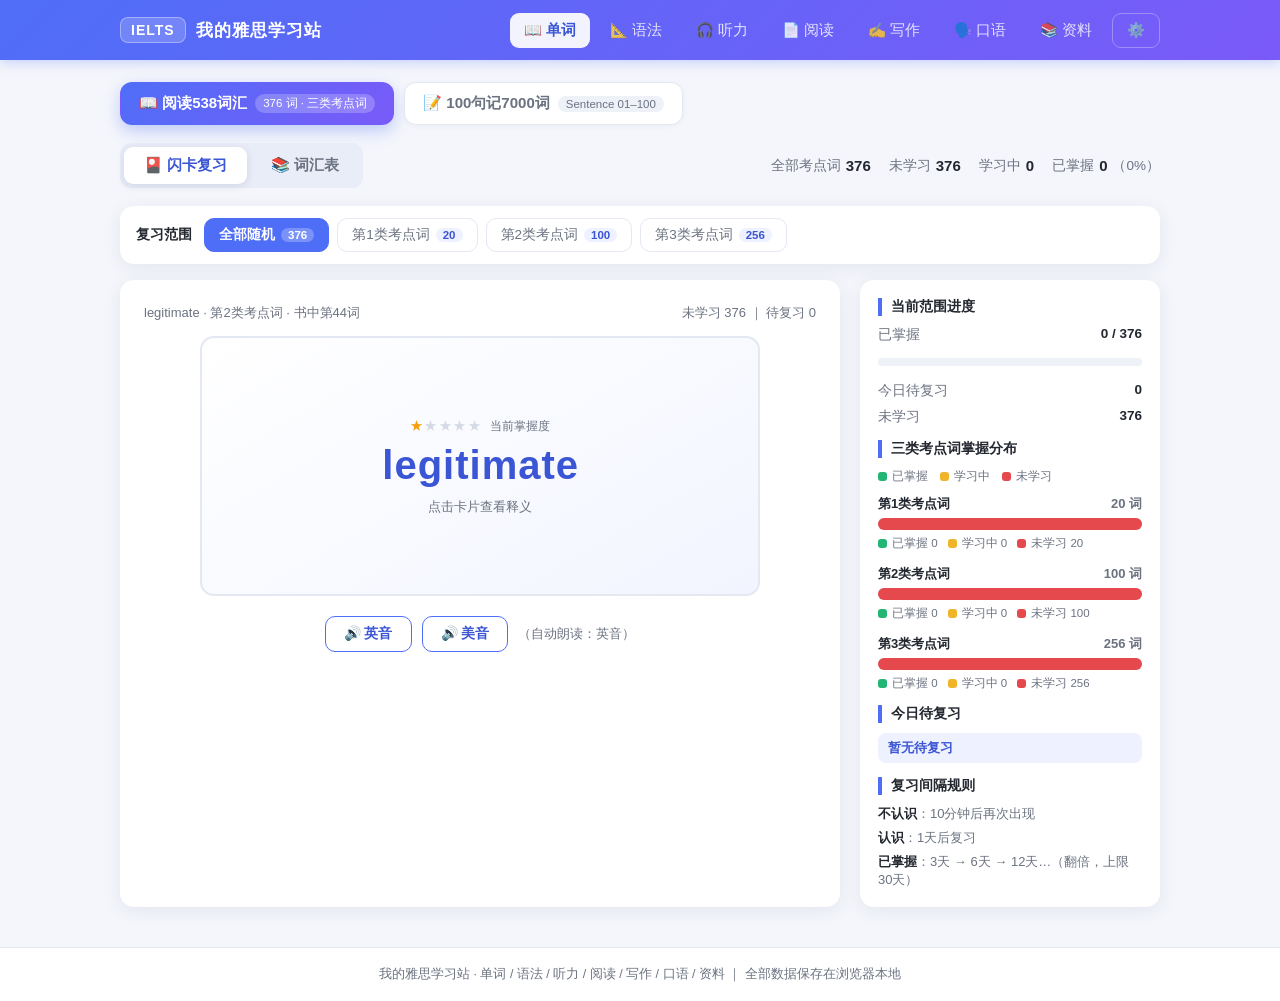
==== index.html @ d49f0456 "﻿feat: 雅思学习站首个版本（七模块框架 + 单词/听力/资料模块） 站点框架 - 顶部七大模块导航：单词 / 语法 / 听力 / 阅读 / 写作 / 口语 / 资料 - 地址栏路由 #模块/子模" ====
<!DOCTYPE html>
<html lang="zh-CN">
<head>
<meta charset="UTF-8">
<meta name="viewport" content="width=device-width, initial-scale=1.0">
<title>我的雅思学习站</title>
<link rel="stylesheet" href="css/style.css">
</head>
<body>

<header class="topbar">
  <div class="topbar-inner">
    <div class="brand">
      <span class="brand-logo">IELTS</span>
      <span class="brand-name">我的雅思学习站</span>
    </div>
    <nav class="main-nav">
      <button class="nav-btn active" data-section="words">📖 单词</button>
      <button class="nav-btn" data-section="grammar">📐 语法</button>
      <button class="nav-btn" data-section="listening">🎧 听力</button>
      <button class="nav-btn" data-section="reading">📄 阅读</button>
      <button class="nav-btn" data-section="writing">✍️ 写作</button>
      <button class="nav-btn" data-section="speaking">🗣️ 口语</button>
      <button class="nav-btn" data-section="materials">📚 资料</button>
      <button class="nav-btn nav-btn-settings" id="btn-settings" title="设置">⚙️</button>
    </nav>
  </div>
</header>

<main>
  <!-- ============================================================
       模块 1 · 单词（子模块：阅读538词汇 / 100句记7000词）
       ============================================================ -->
  <section id="section-words" class="section active">
    <div class="sub-tabs" id="word-subtabs">
      <button class="sub-tab active" data-sub="s538">
        📖 阅读538词汇<span class="sub-tab-note">376 词 · 三类考点词</span>
      </button>
      <button class="sub-tab" data-sub="s100">
        📝 100句记7000词<span class="sub-tab-note">Sentence 01–100</span>
      </button>
    </div>

    <!-- ---------- 子模块 1：阅读538词汇（闪卡复习 + 词汇表） ---------- -->
    <div id="sub-s538" class="sub-panel active">
      <div class="words-header">
        <div class="mode-tabs">
          <button class="mode-tab active" data-mode="cards">🎴 闪卡复习</button>
          <button class="mode-tab" data-mode="list">📚 词汇表</button>
        </div>
        <div class="stats-bar" id="stats-bar"></div>
      </div>

      <!-- 闪卡复习模式 -->
      <div id="mode-cards" class="mode-panel active">
        <div class="scope-bar">
          <span class="scope-label">复习范围</span>
          <div class="scope-btns" id="scope-btns">
            <button class="scope-btn active" data-scope="all">全部随机 <span class="scope-count" id="count-all">—</span></button>
            <button class="scope-btn" data-scope="第1类考点词">第1类考点词 <span class="scope-count" id="count-t1">—</span></button>
            <button class="scope-btn" data-scope="第2类考点词">第2类考点词 <span class="scope-count" id="count-t2">—</span></button>
            <button class="scope-btn" data-scope="第3类考点词">第3类考点词 <span class="scope-count" id="count-t3">—</span></button>
          </div>
        </div>

        <div class="cards-layout">
          <div class="card-panel">
            <div id="card-session-info" class="card-session-info"></div>

            <div class="flashcard-wrap">
              <div id="flashcard" class="flashcard">
                <div class="card-face card-front" id="card-front">
                  <div class="card-star" id="card-star"></div>
                  <div class="card-word" id="card-word">—</div>
                  <div class="card-hint">点击卡片查看释义</div>
                </div>
                <div class="card-face card-back">
                  <div class="card-word-back" id="card-word-back">—</div>
                  <div class="card-pos" id="card-pos"></div>
                  <div class="card-meaning" id="card-meaning"></div>
                  <div class="card-syn" id="card-syn"></div>
                </div>
              </div>
            </div>

            <div class="pron-row">
              <button class="pron-btn" id="btn-pron-uk" title="播放英式发音">🔊 英音</button>
              <button class="pron-btn" id="btn-pron-us" title="播放美式发音">🔊 美音</button>
              <span class="pron-note" id="pron-note"></span>
            </div>

            <div id="answer-buttons" class="answer-buttons hidden">
              <button class="btn btn-again" id="btn-again">😵 不认识</button>
              <button class="btn btn-hard" id="btn-hard">🤔 认识</button>
              <button class="btn btn-good" id="btn-good">✅ 已掌握</button>
            </div>

            <div id="session-done" class="session-done hidden">
              <div class="done-icon">🎉</div>
              <p id="session-done-text">今日单词复习完成！</p>
              <button class="btn btn-primary" id="btn-continue">继续学习新词</button>
            </div>
          </div>

          <aside class="side-panel">
            <div class="side-title">当前范围进度</div>
            <div id="progress-summary" class="progress-summary"></div>
            <div class="side-title">三类考点词掌握分布</div>
            <div class="cat-legend-top">
              <span class="lg lg-green">已掌握</span>
              <span class="lg lg-yellow">学习中</span>
              <span class="lg lg-red">未学习</span>
            </div>
            <div id="cat-progress" class="cat-progress"></div>
            <div class="side-title">今日待复习</div>
            <div id="due-list" class="due-list"></div>
            <div class="side-title">复习间隔规则</div>
            <ul class="rule-list">
              <li><b>不认识</b>：10分钟后再次出现</li>
              <li><b>认识</b>：1天后复习</li>
              <li><b>已掌握</b>：3天 → 6天 → 12天…（翻倍，上限30天）</li>
            </ul>
          </aside>
        </div>
      </div>

      <!-- 词汇表模式 -->
      <div id="mode-list" class="mode-panel">
        <div class="list-toolbar">
          <input type="text" id="search-input" class="search-input" placeholder="🔍 搜索单词（中英文均可）…">
          <div class="filter-group" id="star-filter">
            <span class="filter-label">掌握度</span>
            <button class="filter-btn active" data-star="all">全部</button>
            <button class="filter-btn" data-star="5">5★</button>
            <button class="filter-btn" data-star="4">4★</button>
            <button class="filter-btn" data-star="3">3★</button>
            <button class="filter-btn" data-star="2">2★</button>
            <button class="filter-btn" data-star="1">1★</button>
          </div>
          <div class="filter-group" id="sort-group">
            <span class="filter-label">排序</span>
            <button class="filter-btn active" data-sort="alpha">字母顺序</button>
            <button class="filter-btn" data-sort="star-desc">掌握度 高→低</button>
            <button class="filter-btn" data-sort="star-asc">掌握度 低→高</button>
          </div>
          <div class="filter-group" id="type-filter">
            <span class="filter-label">类别</span>
            <button class="filter-btn active" data-type="all">全部</button>
            <button class="filter-btn" data-type="第1类考点词">第1类考点词</button>
            <button class="filter-btn" data-type="第2类考点词">第2类考点词</button>
            <button class="filter-btn" data-type="第3类考点词">第3类考点词</button>
          </div>
        </div>
        <div class="list-hint">
          <b>星级 = 掌握程度</b>（由复习情况自动计算）：1★ 未学习 → 2★ 认识(1天) → 3★ 已掌握(3天) → 4★ 6天 → 5★ ≥12天长期记忆
        </div>
        <div id="word-list" class="word-list"></div>
      </div>
    </div>

    <!-- ---------- 子模块 2：100句记7000词（内嵌句子学习页） ---------- -->
    <div id="sub-s100" class="sub-panel">
      <div class="embed-bar">
        <div class="embed-info">
          <b>100个句子记完7000个雅思单词</b>
          <small>Sentence 01–100 · 句子翻译 / 语法结构 / 重点单词 / 主题单词（769 核心词条 · 186 主题分组）</small>
        </div>
        <a class="embed-open" href="apps/ielts-sentences/index.html" target="_blank" rel="noopener">↗ 全屏打开</a>
      </div>
      <div class="embed-wrap">
        <iframe id="frame-s100" class="embed-frame" data-src="apps/ielts-sentences/index.html?embed=1"
                title="100个句子记完7000个雅思单词"></iframe>
      </div>
    </div>
  </section>

  <!-- ============================================================
       模块 2 · 语法
       ============================================================ -->
  <section id="section-grammar" class="section">
    <div class="placeholder">
      <div class="placeholder-icon">📐</div>
      <h2>语法</h2>
      <p>规划内容：<br>
        句子成分与基本句型 / 三大从句（名词性 · 定语 · 状语） / 非谓语动词<br>
        时态与语态 / 虚拟语气与倒装 / 长难句拆解训练<br>
        配套：语法点专项练习与错题解析</p>
      <p class="placeholder-note">模块规划中，敬请期待</p>
    </div>
  </section>

  <!-- ============================================================
       模块 3 · 听力（内嵌听写训练营）
       ============================================================ -->
  <section id="section-listening" class="section">
    <div class="embed-bar">
      <div class="embed-info">
        <b>雅思听力语料库 · 单词听写训练营</b>
        <small>《雅思王听力语料库》Chapter 3 · Test Paper 1–9 · 共 1114 词（只听发音、键盘拼写、自动判分）</small>
      </div>
      <a class="embed-open" href="apps/tingxie/index.html" target="_blank" rel="noopener">↗ 全屏打开</a>
    </div>
    <div class="embed-wrap">
      <iframe id="frame-tingxie" class="embed-frame" data-src="apps/tingxie/index.html?embed=1"
              title="雅思听力语料库 · 听写训练营"></iframe>
    </div>
  </section>

  <!-- ============================================================
       模块 4 · 阅读
       ============================================================ -->
  <section id="section-reading" class="section">
    <div class="placeholder">
      <div class="placeholder-icon">📄</div>
      <h2>阅读</h2>
      <p>规划内容：<br>
        题型专项：判断题 / 填空题 / 匹配题 / 段落标题题 / 选择题<br>
        精读训练：剑桥雅思真题逐句精读与同义替换标注<br>
        模考：限时作答、自动评分、错题解析</p>
      <p class="placeholder-note">模块规划中，敬请期待</p>
    </div>
  </section>

  <!-- ============================================================
       模块 5 · 写作
       ============================================================ -->
  <section id="section-writing" class="section">
    <div class="placeholder">
      <div class="placeholder-icon">✍️</div>
      <h2>写作</h2>
      <p>规划内容：<br>
        Task 1：图表题 / 流程图 / 地图题 的句式与范文<br>
        Task 2：议论文结构、论点论据、高分句型与替换词<br>
        语料积累：常用表达与话题词汇库</p>
      <p class="placeholder-note">模块规划中，敬请期待</p>
    </div>
  </section>

  <!-- ============================================================
       模块 6 · 口语
       ============================================================ -->
  <section id="section-speaking" class="section">
    <div class="placeholder">
      <div class="placeholder-icon">🗣️</div>
      <h2>口语</h2>
      <p>规划内容：<br>
        Part 1 常见话题问答 / Part 2 答题卡（Cue Card）素材<br>
        Part 3 深入讨论与思路拓展<br>
        练习：计时作答、录音回放、示例答案</p>
      <p class="placeholder-note">模块规划中，敬请期待</p>
    </div>
  </section>

  <!-- ============================================================
       模块 7 · 资料（本地资料索引）
       ============================================================ -->
  <section id="section-materials" class="section">
    <div class="panel-card">
      <h2 class="panel-card-title">📚 本地学习资料</h2>
      <p class="panel-card-desc">
        本站各模块的原始资料与数据。文件已按类型归档到 <code>materials/</code> 目录，点击在新窗口打开。
      </p>

      <div class="res-group">📄 已处理的 PDF 原文<span class="res-group-note">均已提取为站内可用的学习数据</span></div>
      <div class="res-list">
        <a class="res-item" href="materials/pdf/kaodianciku.pdf" target="_blank" rel="noopener">
          <span class="res-name">雅思阅读考点词库 · kaodianciku.pdf<span class="res-tag">1.0 MB</span></span>
          <span class="res-desc">→ 单词 / 阅读538词汇　｜　提取 376 词：第1类 20 + 第2类 100 + 第3类 256</span>
        </a>
        <a class="res-item" href="materials/pdf/雅思王听力语料库-3.pdf" target="_blank" rel="noopener">
          <span class="res-name">雅思王听力语料库 Chapter 3<span class="res-tag">9.9 MB</span></span>
          <span class="res-desc">→ 听力 / 单词听写　｜　31 页扫描版，OCR 提取 1114 词（Test Paper 1–9）</span>
        </a>
        <a class="res-item" href="materials/pdf/100个句子记完7000个雅思单词001-010.pdf" target="_blank" rel="noopener">
          <span class="res-name">100个句子记完7000个雅思单词 · 第 1 册<span class="res-tag">4.1 MB</span></span>
          <span class="res-desc">→ 单词 / 100句记7000词　｜　Sentence 01–10</span>
        </a>
        <a class="res-item" href="materials/pdf/100个句子记完7000个雅思单词_011-100.pdf" target="_blank" rel="noopener">
          <span class="res-name">100个句子记完7000个雅思单词 · 第 2 册<span class="res-tag">24.4 MB</span></span>
          <span class="res-desc">→ 单词 / 100句记7000词　｜　Sentence 11–100</span>
        </a>
      </div>

      <div class="res-group">🗺 思维导图</div>
      <div class="res-list">
        <a class="res-item" href="materials/mindmap/雅思阅读538考点词_第一讲_思维导图.md" target="_blank" rel="noopener">
          <span class="res-name">雅思阅读538考点词 · 第一讲思维导图（.md）</span>
          <span class="res-desc">Markmap 格式，可粘贴到 markmap.js.org 生成交互式导图</span>
        </a>
        <a class="res-item" href="materials/mindmap/雅思阅读538考点词_第一讲_思维导图.mm" target="_blank" rel="noopener">
          <span class="res-name">雅思阅读538考点词 · 第一讲思维导图（.mm）</span>
          <span class="res-desc">FreeMind 格式，可导入 XMind / MindMaster</span>
        </a>
      </div>

      <div class="res-group">🧩 结构化数据</div>
      <div class="res-list">
        <a class="res-item" href="materials/data/words_pdf_only.json" target="_blank" rel="noopener">
          <span class="res-name">阅读538词条结构化数据（words_pdf_only.json）</span>
          <span class="res-desc">由 PDF 提取的 376 个词条：单词 / 词性 / 释义 / 真题同义替换（js/words-data.js 的生成来源）</span>
        </a>
      </div>

      <div class="res-group">📖 站点说明</div>
      <div class="res-list">
        <a class="res-item" href="README.md" target="_blank" rel="noopener">
          <span class="res-name">本站使用说明（README.md）</span>
          <span class="res-desc">模块说明、目录结构、数据来源与本地存储说明</span>
        </a>
      </div>
    </div>
  </section>
</main>

<!-- ================= 设置弹窗（作用于「阅读538词汇」子模块） ================= -->
<div id="settings-modal" class="modal-mask hidden">
  <div class="modal">
    <div class="modal-header">
      <span>⚙️ 设置</span>
      <button class="modal-close" id="btn-settings-close">✕</button>
    </div>
    <div class="modal-body">
      <div class="setting-row">
        <div class="setting-label">
          <b>默认发音</b>
          <small>闪卡出现新单词时优先朗读的口音</small>
        </div>
        <div class="setting-control setting-control-col">
          <label class="radio"><input type="radio" name="accent" value="uk" id="accent-uk"> <span>🇬🇧 英音（en-GB）</span></label>
          <label class="radio"><input type="radio" name="accent" value="us" id="accent-us"> <span>🇺🇸 美音（en-US）</span></label>
        </div>
      </div>

      <div class="setting-row">
        <div class="setting-label">
          <b>自动朗读</b>
          <small>出现新单词时自动播放发音</small>
        </div>
        <div class="setting-control">
          <label class="switch">
            <input type="checkbox" id="auto-speak">
            <span class="slider"></span>
          </label>
        </div>
      </div>

      <div class="setting-row">
        <div class="setting-label">
          <b>语速</b>
          <small id="rate-value">0.9×</small>
        </div>
        <div class="setting-control">
          <input type="range" id="speech-rate" min="0.5" max="1.3" step="0.05" value="0.9" class="range">
        </div>
      </div>

      <div class="setting-row">
        <div class="setting-label">
          <b>学习进度</b>
          <small>清除「阅读538词汇」的全部复习记录（不可恢复）</small>
        </div>
        <div class="setting-control">
          <button class="btn btn-danger-small" id="btn-reset-progress">清除进度</button>
        </div>
      </div>

      <div class="setting-row setting-row-note">
        <div id="tts-status" class="tts-status"></div>
      </div>
    </div>
  </div>
</div>

<footer class="footer">
  <p>我的雅思学习站 · 单词 / 语法 / 听力 / 阅读 / 写作 / 口语 / 资料 ｜ 全部数据保存在浏览器本地</p>
</footer>

<script src="js/words-data.js"></script>
<script src="js/app.js"></script>
</body>
</html>
---- css/style.css ----
/* ============ 全局 ============ */
* { margin: 0; padding: 0; box-sizing: border-box; }

:root {
  --primary: #4f6ef7;
  --primary-dark: #3b56d4;
  --primary-light: #eef1ff;
  --bg: #f4f6fb;
  --card-bg: #ffffff;
  --text: #23272f;
  --text-light: #6b7280;
  --border: #e3e8f2;
  --green: #22b573;
  --green-light: #e7f7f0;
  --blue: #4f6ef7;
  --blue-light: #e9edff;
  --red: #e5484d;
  --red-light: #fdeeee;
  --amber: #f59e0b;
  --radius: 14px;
  --shadow: 0 4px 18px rgba(31, 45, 91, 0.08);
}

body {
  font-family: "PingFang SC", "Microsoft YaHei", "Segoe UI", sans-serif;
  background: var(--bg);
  color: var(--text);
  min-height: 100vh;
  display: flex;
  flex-direction: column;
}

/* ============ 顶栏 ============ */
.topbar {
  background: linear-gradient(135deg, #4f6ef7 0%, #7a5af8 100%);
  box-shadow: 0 2px 12px rgba(79, 110, 247, 0.3);
  position: sticky;
  top: 0;
  z-index: 100;
}
.topbar-inner {
  max-width: 1080px;
  margin: 0 auto;
  padding: 0 20px;
  height: 60px;
  display: flex;
  align-items: center;
  justify-content: space-between;
  gap: 16px;
}
.brand { display: flex; align-items: center; gap: 10px; color: #fff; }
.brand-logo {
  background: rgba(255,255,255,0.18);
  border: 1px solid rgba(255,255,255,0.35);
  padding: 4px 10px;
  border-radius: 8px;
  font-weight: 800;
  letter-spacing: 1px;
  font-size: 14px;
}
.brand-name { font-size: 17px; font-weight: 700; letter-spacing: 1px; }
.main-nav { display: flex; gap: 6px; }
.nav-btn {
  background: transparent;
  border: none;
  color: rgba(255,255,255,0.82);
  font-size: 14.5px;
  padding: 8px 14px;
  border-radius: 9px;
  cursor: pointer;
  transition: all .18s;
  font-family: inherit;
}
.nav-btn:hover { background: rgba(255,255,255,0.14); color: #fff; }
.nav-btn.active { background: rgba(255,255,255,0.92); color: var(--primary-dark); font-weight: 700; }

/* ============ 主体 ============ */
main { flex: 1; width: 100%; max-width: 1080px; margin: 0 auto; padding: 22px 20px 40px; }
.section { display: none; }
.section.active { display: block; }

.words-header { display: flex; align-items: center; justify-content: space-between; flex-wrap: wrap; gap: 12px; margin-bottom: 18px; }
.mode-tabs { display: flex; background: #e9edf8; border-radius: 11px; padding: 4px; gap: 4px; }
.mode-tab {
  border: none; background: transparent; padding: 9px 20px;
  border-radius: 9px; cursor: pointer; font-size: 15px; color: var(--text-light);
  font-family: inherit; transition: all .18s; font-weight: 600;
}
.mode-tab:hover { color: var(--primary); }
.mode-tab.active { background: #fff; color: var(--primary-dark); box-shadow: 0 2px 8px rgba(31,45,91,.12); }
.stats-bar { display: flex; gap: 18px; font-size: 13.5px; color: var(--text-light); flex-wrap: wrap; }
.stat-item { display: flex; gap: 5px; align-items: center; }
.stat-item b { color: var(--text); font-size: 15px; }

.mode-panel { display: none; }
.mode-panel.active { display: block; }

/* ============ 闪卡复习 ============ */
.cards-layout { display: grid; grid-template-columns: 1fr 300px; gap: 20px; }
@media (max-width: 860px) { .cards-layout { grid-template-columns: 1fr; } }

.card-panel { background: var(--card-bg); border-radius: var(--radius); box-shadow: var(--shadow); padding: 24px; display: flex; flex-direction: column; align-items: center; }
.card-session-info { width: 100%; display: flex; justify-content: space-between; font-size: 13px; color: var(--text-light); margin-bottom: 14px; }

.flashcard-wrap { width: 100%; max-width: 560px; perspective: 1200px; margin-bottom: 20px; }
.flashcard {
  position: relative; width: 100%; height: 260px;
  transform-style: preserve-3d; transition: transform .45s cubic-bezier(.4,.2,.2,1);
  cursor: pointer;
}
.flashcard.flipped { transform: rotateY(180deg); }
/* 切换单词时禁用过渡：瞬间复位到正面，避免答案页先出现再翻转 */
.flashcard.no-anim { transition: none !important; }
/* 新单词淡入 */
@keyframes cardEnter {
  from { opacity: 0; transform: translateY(10px); }
  to { opacity: 1; transform: translateY(0); }
}
.card-front.enter .card-star,
.card-front.enter .card-word,
.card-front.enter .card-hint { animation: cardEnter .26s ease both; }
.card-face {
  position: absolute; inset: 0; backface-visibility: hidden; -webkit-backface-visibility: hidden;
  border-radius: var(--radius); display: flex; flex-direction: column; align-items: center; justify-content: center;
  padding: 28px; text-align: center; border: 2px solid var(--border);
}
.card-front { background: linear-gradient(150deg, #ffffff 0%, #f2f5ff 100%); }
.card-back { background: #fff; transform: rotateY(180deg); }
.card-word { font-size: 40px; font-weight: 800; letter-spacing: 1px; color: var(--primary-dark); margin-bottom: 10px; }
.card-hint { font-size: 13px; color: var(--text-light); }
.card-star { font-size: 15px; letter-spacing: 2px; color: var(--amber); margin-bottom: 8px; }
.card-word-back { font-size: 22px; font-weight: 700; color: var(--primary-dark); margin-bottom: 6px; }
.card-pos { font-size: 13px; color: var(--text-light); margin-bottom: 8px; font-style: italic; }
.card-meaning { font-size: 19px; font-weight: 600; color: var(--text); margin-bottom: 12px; }
.card-syn { font-size: 14px; color: #7c5cf0; background: var(--primary-light); padding: 8px 14px; border-radius: 9px; max-width: 90%; }

.answer-buttons { display: flex; gap: 12px; flex-wrap: wrap; justify-content: center; }
.answer-buttons.hidden { display: none; }
.btn {
  border: none; border-radius: 11px; padding: 12px 22px; font-size: 15px; cursor: pointer;
  font-family: inherit; font-weight: 700; transition: all .16s; color: #fff;
}
.btn:active { transform: scale(.96); }
.btn-again { background: var(--red); box-shadow: 0 3px 10px rgba(229,72,77,.35); }
.btn-hard { background: var(--blue); box-shadow: 0 3px 10px rgba(79,110,247,.35); }
.btn-good { background: var(--green); box-shadow: 0 3px 10px rgba(34,181,115,.35); }
.btn-again:hover { background: #d03c41; }
.btn-hard:hover { background: #3d5adf; }
.btn-good:hover { background: #1b9e65; }
.btn-primary { background: var(--primary); }
.btn-primary:hover { background: var(--primary-dark); }

.session-done { text-align: center; padding: 20px 0; }
.session-done.hidden { display: none; }
.done-icon { font-size: 46px; margin-bottom: 8px; }
.session-done p { font-size: 16px; color: var(--text); margin-bottom: 16px; }

/* 侧栏 */
.side-panel { background: var(--card-bg); border-radius: var(--radius); box-shadow: var(--shadow); padding: 18px; height: fit-content; }
.side-title { font-size: 14px; font-weight: 700; color: var(--text); margin: 14px 0 10px; border-left: 4px solid var(--primary); padding-left: 9px; }
.side-title:first-child { margin-top: 0; }
.progress-summary { display: flex; flex-direction: column; gap: 8px; font-size: 13.5px; }
.progress-row { display: flex; justify-content: space-between; }
.progress-row span { color: var(--text-light); }
.progress-row b { font-weight: 700; }
.progress-bar-track { height: 8px; background: #eef1f7; border-radius: 6px; overflow: hidden; margin-top: 6px; }
.progress-bar-fill { height: 100%; background: linear-gradient(90deg, #4f6ef7, #7a5af8); border-radius: 6px; transition: width .4s; }
.due-list { max-height: 220px; overflow-y: auto; display: flex; flex-direction: column; gap: 6px; }
.due-item { font-size: 13px; display: flex; justify-content: space-between; background: var(--primary-light); padding: 6px 10px; border-radius: 8px; }
.due-item .due-word { font-weight: 700; color: var(--primary-dark); }
.due-item .due-time { color: var(--text-light); font-size: 12px; }
.rule-list { list-style: none; font-size: 13px; color: var(--text-light); display: flex; flex-direction: column; gap: 6px; }
.rule-list b { color: var(--text); }

/* ============ 词汇表 ============ */
.list-toolbar { display: flex; flex-direction: column; gap: 10px; margin-bottom: 16px; }
.search-input {
  width: 100%; padding: 11px 16px; border: 2px solid var(--border); border-radius: 11px;
  font-size: 14.5px; outline: none; transition: border-color .18s; background: #fff; font-family: inherit;
}
.search-input:focus { border-color: var(--primary); }
.filter-group { display: flex; flex-wrap: wrap; gap: 7px; }
.filter-btn {
  border: 1.5px solid var(--border); background: #fff; color: var(--text-light);
  padding: 6px 13px; border-radius: 999px; font-size: 13px; cursor: pointer; transition: all .15s;
  font-family: inherit;
}
.filter-btn:hover { border-color: var(--primary); color: var(--primary); }
.filter-btn.active { background: var(--primary); border-color: var(--primary); color: #fff; font-weight: 600; }

.word-list { display: flex; flex-direction: column; gap: 10px; }
.word-group-title {
  font-size: 14.5px; font-weight: 800; color: var(--primary-dark);
  margin: 14px 0 4px; display: flex; align-items: center; gap: 8px;
}
.word-group-title .count { font-size: 12.5px; color: var(--text-light); font-weight: 500; background: var(--primary-light); padding: 2px 9px; border-radius: 999px; }
.word-row {
  background: var(--card-bg); border-radius: 11px; padding: 12px 16px;
  display: grid; grid-template-columns: 150px 90px 1fr 1fr; gap: 14px; align-items: center;
  box-shadow: 0 1px 5px rgba(31,45,91,.05); border-left: 4px solid transparent; transition: all .15s;
}
.word-row:hover { border-left-color: var(--primary); box-shadow: var(--shadow); }
.word-row .w-word { font-weight: 800; font-size: 16.5px; color: var(--text); }
.word-row .w-star { color: var(--amber); font-size: 12.5px; letter-spacing: 1px; white-space: nowrap; }
.word-row .w-meaning { font-size: 14px; color: var(--text); }
.word-row .w-syn { font-size: 13px; color: #7c5cf0; }
.word-row .w-note { color: var(--amber); font-size: 12.5px; }
.word-row .w-empty { color: var(--text-light); font-size: 12px; }
@media (max-width: 760px) {
  .word-row { grid-template-columns: 1fr; gap: 4px; }
}
.list-empty { text-align: center; color: var(--text-light); padding: 40px 0; font-size: 15px; }

/* ============ 占位页 ============ */
.placeholder { text-align: center; padding: 90px 20px; background: var(--card-bg); border-radius: var(--radius); box-shadow: var(--shadow); }
.placeholder-icon { font-size: 60px; margin-bottom: 14px; }
.placeholder h2 { font-size: 22px; margin-bottom: 12px; }
.placeholder p { color: var(--text-light); line-height: 2; font-size: 15px; }
.placeholder-note { margin-top: 16px; font-size: 13px !important; color: var(--amber) !important; }

/* ============ 页脚 ============ */
.footer { text-align: center; padding: 18px; color: var(--text-light); font-size: 12.5px; border-top: 1px solid var(--border); background: #fff; }

/* ============ 通用 ============ */
.hidden { display: none !important; }
a.nav-btn { text-decoration: none; display: inline-flex; align-items: center; }
.nav-btn-settings { border: 1px solid rgba(255,255,255,0.3); }

/* ============ 复习范围选择 ============ */
.scope-bar {
  background: var(--card-bg); border-radius: var(--radius); box-shadow: var(--shadow);
  padding: 12px 16px; margin-bottom: 16px; display: flex; align-items: center; gap: 12px; flex-wrap: wrap;
}
.scope-label { font-size: 14px; font-weight: 700; color: var(--text); white-space: nowrap; }
.scope-btns { display: flex; gap: 8px; flex-wrap: wrap; }
.scope-btn {
  border: 1.5px solid var(--border); background: #fff; color: var(--text-light);
  padding: 7px 14px; border-radius: 10px; font-size: 13.5px; cursor: pointer;
  font-family: inherit; transition: all .15s; display: inline-flex; align-items: center; gap: 6px;
}
.scope-btn:hover { border-color: var(--primary); color: var(--primary); }
.scope-btn.active { background: var(--primary); border-color: var(--primary); color: #fff; font-weight: 700; }
.scope-btn.active .scope-count { background: rgba(255,255,255,.25); color: #fff; }
.scope-count {
  font-size: 11.5px; background: var(--primary-light); color: var(--primary-dark);
  padding: 1px 7px; border-radius: 999px; font-weight: 700;
}

/* ============ 发音按钮 ============ */
.pron-row { display: flex; align-items: center; gap: 10px; margin-bottom: 16px; flex-wrap: wrap; justify-content: center; }
.pron-btn {
  border: 1.5px solid var(--primary); background: #fff; color: var(--primary-dark);
  padding: 8px 18px; border-radius: 10px; font-size: 14px; cursor: pointer;
  font-family: inherit; font-weight: 700; transition: all .15s;
}
.pron-btn:hover { background: var(--primary); color: #fff; }
.pron-btn:active { transform: scale(.96); }
.pron-btn.speaking { background: var(--primary); color: #fff; }
.pron-note { font-size: 12.5px; color: var(--text-light); }

/* ============ 分类掌握分布（绿=已掌握 黄=学习中 红=未学习） ============ */
.cat-progress { display: flex; flex-direction: column; gap: 14px; }
.cat-progress-row { font-size: 13px; }
.cat-progress-head { display: flex; justify-content: space-between; margin-bottom: 5px; }
.cat-progress-head span { color: var(--text); font-weight: 600; }
.cat-progress-head b { font-weight: 700; color: var(--text-light); }
.seg-bar {
  display: flex; height: 12px; border-radius: 6px; overflow: hidden;
  background: #eef1f7; box-shadow: inset 0 1px 2px rgba(31,45,91,.06);
}
.seg { height: 100%; transition: width .45s ease; min-width: 0; }
.seg-green { background: #22b573; }
.seg-yellow { background: #f0b429; }
.seg-red { background: #e5484d; }
.cat-legend { display: flex; gap: 10px; margin-top: 6px; font-size: 11.5px; flex-wrap: wrap; }
.cat-legend-top { display: flex; gap: 12px; margin-bottom: 10px; font-size: 12px; flex-wrap: wrap; }
.lg { display: inline-flex; align-items: center; gap: 5px; color: var(--text-light); }
.lg:before { content: ''; width: 9px; height: 9px; border-radius: 3px; display: inline-block; }
.lg-green:before { background: #22b573; }
.lg-yellow:before { background: #f0b429; }
.lg-red:before { background: #e5484d; }

/* ============ 掌握程度星级 ============ */
.mastery-stars { color: var(--amber); letter-spacing: 1.5px; font-size: 13px; white-space: nowrap; }
.mastery-stars .empty { color: #d3d9e6; }
.mastery-label { font-size: 11.5px; color: var(--text-light); letter-spacing: 0; margin-left: 2px; }
.filter-label { font-size: 13px; color: var(--text-light); font-weight: 600; align-self: center; margin-right: 2px; }
.w-badge { font-size: 11.5px; margin-left: 7px; padding: 1px 7px; border-radius: 999px; font-weight: 700; letter-spacing: 0; }
.w-badge.mastered { color: #15805a; background: #e7f7f0; }
.w-badge.learning { color: #3b56d4; background: #e9edff; }
.list-hint { font-size: 12.5px; color: var(--text-light); background: #fff; border-radius: 10px; padding: 9px 14px; line-height: 1.7; box-shadow: 0 1px 5px rgba(31,45,91,.05); }
.list-hint b { color: var(--text); }
.list-hint .lg { margin-right: 10px; }

/* ============ 顶栏（七大模块） ============ */
.main-nav { flex-wrap: wrap; justify-content: flex-end; }
.nav-btn { white-space: nowrap; }

/* ============ 子模块切换标签（单词模块内） ============ */
.sub-tabs { display: flex; gap: 10px; flex-wrap: wrap; margin-bottom: 18px; }
.sub-tab {
  display: inline-flex; align-items: center; gap: 8px;
  border: 1.5px solid var(--border); background: var(--card-bg); color: var(--text-light);
  padding: 11px 18px; border-radius: 12px; cursor: pointer; font-family: inherit;
  font-size: 15px; font-weight: 700; transition: all .16s; box-shadow: 0 1px 5px rgba(31,45,91,.05);
}
.sub-tab:hover { border-color: var(--primary); color: var(--primary); transform: translateY(-1px); }
.sub-tab.active { background: linear-gradient(135deg, #4f6ef7, #7a5af8); border-color: transparent; color: #fff; box-shadow: 0 6px 16px rgba(79,110,247,.32); }
.sub-tab-note { font-size: 11.5px; font-weight: 500; color: var(--text-light); background: #eef1f8; padding: 2px 8px; border-radius: 999px; }
.sub-tab.active .sub-tab-note { background: rgba(255,255,255,.22); color: #fff; }
.sub-panel { display: none; }
.sub-panel.active { display: block; }

/* ============ 内嵌子应用（iframe） ============ */
.embed-bar {
  display: flex; align-items: center; justify-content: space-between; gap: 14px; flex-wrap: wrap;
  background: var(--card-bg); border-radius: var(--radius); box-shadow: var(--shadow);
  padding: 13px 18px; margin-bottom: 14px;
}
.embed-info b { display: block; font-size: 15.5px; margin-bottom: 3px; }
.embed-info small { color: var(--text-light); font-size: 12.5px; line-height: 1.6; }
.embed-open {
  flex: 0 0 auto; text-decoration: none; font-size: 13.5px; font-weight: 700;
  color: var(--primary-dark); background: var(--primary-light); padding: 8px 15px; border-radius: 10px;
  transition: all .15s;
}
.embed-open:hover { background: var(--primary); color: #fff; }
.embed-wrap {
  background: var(--card-bg); border-radius: var(--radius); box-shadow: var(--shadow);
  overflow: hidden; border: 1px solid var(--border);
}
.embed-frame { display: block; width: 100%; border: 0; height: max(560px, calc(100vh - 320px)); }
#section-listening .embed-frame { height: max(620px, calc(100vh - 262px)); }

/* ============ 资料模块 ============ */
.panel-card { background: var(--card-bg); border-radius: var(--radius); box-shadow: var(--shadow); padding: 24px; }
.panel-card-title { font-size: 20px; margin-bottom: 8px; }
.panel-card-desc { color: var(--text-light); font-size: 14px; margin-bottom: 18px; }
.res-group {
  font-size: 13px; font-weight: 800; color: var(--primary-dark);
  margin: 18px 0 9px; border-left: 4px solid var(--primary); padding-left: 9px;
  display: flex; align-items: center; gap: 10px; flex-wrap: wrap;
}
.res-group-note { font-size: 11.5px; font-weight: 500; color: var(--text-light); background: #eef1f8; padding: 2px 9px; border-radius: 999px; }
.res-tag {
  display: inline-block; font-size: 11px; font-weight: 700; color: var(--text-light);
  background: #eef1f8; padding: 1px 7px; border-radius: 999px; margin-left: 8px; vertical-align: 1px;
}
.panel-card-desc code {
  background: #eef1f8; padding: 1px 6px; border-radius: 5px; font-size: 12.5px; color: var(--primary-dark);
}
.res-group:first-of-type { margin-top: 6px; }
.res-list { display: flex; flex-direction: column; gap: 9px; }
.res-item {
  display: block; text-decoration: none; color: inherit;
  border: 1.5px solid var(--border); border-radius: 11px; padding: 12px 16px; transition: all .15s;
}
.res-item:hover { border-color: var(--primary); background: var(--primary-light); transform: translateX(2px); }
.res-name { display: block; font-weight: 700; font-size: 14.5px; margin-bottom: 3px; }
.res-desc { display: block; color: var(--text-light); font-size: 12.5px; line-height: 1.6; }

@media (max-width: 860px) {
  .topbar-inner { height: auto; padding: 10px 14px; flex-wrap: wrap; gap: 8px; }
  .main-nav { justify-content: flex-start; }
  .embed-frame, #section-listening .embed-frame { height: max(520px, calc(100vh - 260px)); }
}

/* ============ 设置弹窗 ============ */
.modal-mask {
  position: fixed; inset: 0; background: rgba(20, 26, 45, .55); z-index: 500;
  display: flex; align-items: center; justify-content: center; padding: 20px;
  backdrop-filter: blur(2px);
}
.modal {
  background: #fff; border-radius: 16px; width: 100%; max-width: 460px;
  box-shadow: 0 20px 60px rgba(20,26,45,.35); overflow: hidden; max-height: 90vh; display: flex; flex-direction: column;
}
.modal-header {
  display: flex; align-items: center; justify-content: space-between;
  padding: 16px 20px; border-bottom: 1px solid var(--border); font-size: 16.5px; font-weight: 800;
}
.modal-close {
  border: none; background: #f1f3f9; width: 30px; height: 30px; border-radius: 8px;
  cursor: pointer; font-size: 14px; color: var(--text-light); font-family: inherit;
}
.modal-close:hover { background: #e6e9f2; color: var(--text); }
.modal-body { padding: 6px 20px 20px; overflow-y: auto; }
.setting-row {
  display: flex; align-items: center; justify-content: space-between; gap: 16px;
  padding: 14px 0; border-bottom: 1px solid var(--border);
}
.setting-row:last-child { border-bottom: none; }
.setting-row-note { justify-content: center; }
.setting-label b { display: block; font-size: 14.5px; margin-bottom: 3px; }
.setting-label small { color: var(--text-light); font-size: 12.5px; line-height: 1.5; }
.setting-control { display: flex; align-items: center; gap: 10px; }
.setting-control-col { flex-direction: column; align-items: flex-start; gap: 8px; }
.radio { display: flex; align-items: center; gap: 7px; font-size: 14px; cursor: pointer; white-space: nowrap; }
.radio input { cursor: pointer; width: 16px; height: 16px; accent-color: var(--primary); }

.switch { position: relative; display: inline-block; width: 48px; height: 26px; }
.switch input { opacity: 0; width: 0; height: 0; }
.switch .slider {
  position: absolute; cursor: pointer; inset: 0; background: #cfd6e6;
  border-radius: 999px; transition: .22s;
}
.switch .slider:before {
  content: ""; position: absolute; height: 20px; width: 20px; left: 3px; top: 3px;
  background: #fff; border-radius: 50%; transition: .22s; box-shadow: 0 1px 4px rgba(0,0,0,.2);
}
.switch input:checked + .slider { background: var(--primary); }
.switch input:checked + .slider:before { transform: translateX(22px); }

.range { width: 150px; accent-color: var(--primary); cursor: pointer; }
.btn-danger-small {
  background: var(--red); color: #fff; border: none; border-radius: 9px;
  padding: 8px 16px; font-size: 13.5px; cursor: pointer; font-family: inherit; font-weight: 700;
}
.btn-danger-small:hover { background: #d03c41; }
.btn-danger-small:active { transform: scale(.96); }
.tts-status { font-size: 12.5px; color: var(--text-light); text-align: center; line-height: 1.7; }
.tts-status.warn { color: var(--red); }
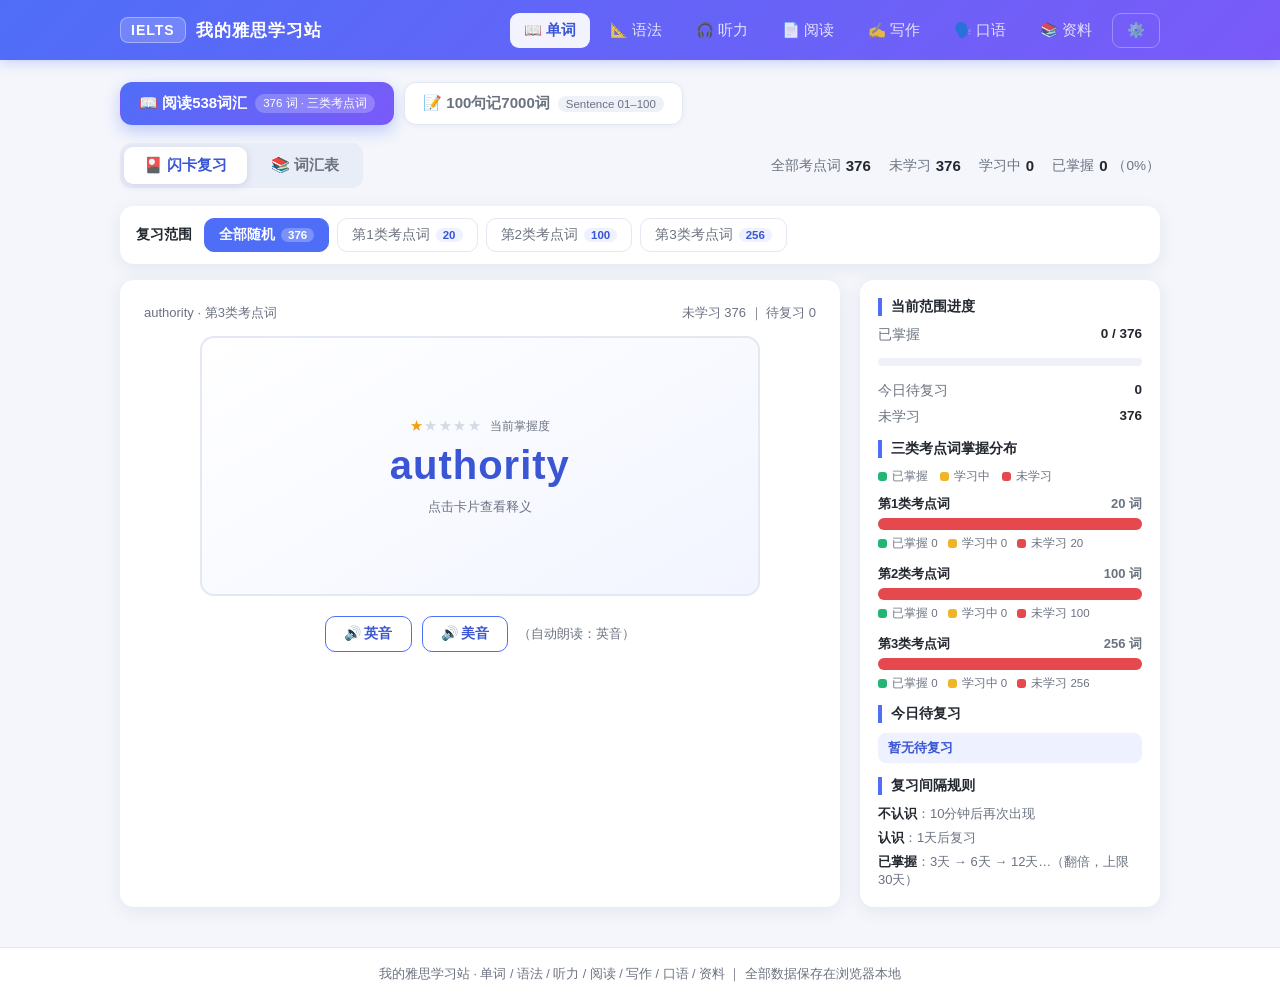
==== commit dc975f6a: "﻿chore: 适配 GitHub Pages 发布 - 新增 .nojekyll，跳过 Jekyll 处理，静态资源按原样发布 - 资料模块：PDF 因版权未随仓库发布，在线版（*.github.i" ====
--- a/index.html
+++ b/index.html
@@ -5,6 +5,12 @@
 <meta name="viewport" content="width=device-width, initial-scale=1.0">
 <title>我的雅思学习站</title>
 <link rel="stylesheet" href="css/style.css">
+<script>
+/* 在线版（GitHub Pages）标记：
+   materials/pdf 下的商业教材 PDF 因版权原因未随仓库发布，
+   在 Pages 上把「仅本地可用」的资料置灰并给出提示。 */
+if (/\.github\.io$/i.test(location.hostname)) document.documentElement.classList.add('pages-online');
+</script>
 </head>
 <body>
 
@@ -262,20 +268,24 @@
       </p>
 
       <div class="res-group">📄 已处理的 PDF 原文<span class="res-group-note">均已提取为站内可用的学习数据</span></div>
+      <div class="local-only-hint">
+        ⚠️ 这 4 份 PDF 是商业教材的电子版/扫描件，因版权原因未随仓库发布：<b>在线版（GitHub Pages）不可访问</b>，
+        本地打开本站时可正常查看。站点运行所需的全部数据都已提取并包含在仓库中，不影响任何学习功能。
+      </div>
       <div class="res-list">
-        <a class="res-item" href="materials/pdf/kaodianciku.pdf" target="_blank" rel="noopener">
+        <a class="res-item local-only" href="materials/pdf/kaodianciku.pdf" target="_blank" rel="noopener">
           <span class="res-name">雅思阅读考点词库 · kaodianciku.pdf<span class="res-tag">1.0 MB</span></span>
           <span class="res-desc">→ 单词 / 阅读538词汇　｜　提取 376 词：第1类 20 + 第2类 100 + 第3类 256</span>
         </a>
-        <a class="res-item" href="materials/pdf/雅思王听力语料库-3.pdf" target="_blank" rel="noopener">
+        <a class="res-item local-only" href="materials/pdf/雅思王听力语料库-3.pdf" target="_blank" rel="noopener">
           <span class="res-name">雅思王听力语料库 Chapter 3<span class="res-tag">9.9 MB</span></span>
           <span class="res-desc">→ 听力 / 单词听写　｜　31 页扫描版，OCR 提取 1114 词（Test Paper 1–9）</span>
         </a>
-        <a class="res-item" href="materials/pdf/100个句子记完7000个雅思单词001-010.pdf" target="_blank" rel="noopener">
+        <a class="res-item local-only" href="materials/pdf/100个句子记完7000个雅思单词001-010.pdf" target="_blank" rel="noopener">
           <span class="res-name">100个句子记完7000个雅思单词 · 第 1 册<span class="res-tag">4.1 MB</span></span>
           <span class="res-desc">→ 单词 / 100句记7000词　｜　Sentence 01–10</span>
         </a>
-        <a class="res-item" href="materials/pdf/100个句子记完7000个雅思单词_011-100.pdf" target="_blank" rel="noopener">
+        <a class="res-item local-only" href="materials/pdf/100个句子记完7000个雅思单词_011-100.pdf" target="_blank" rel="noopener">
           <span class="res-name">100个句子记完7000个雅思单词 · 第 2 册<span class="res-tag">24.4 MB</span></span>
           <span class="res-desc">→ 单词 / 100句记7000词　｜　Sentence 11–100</span>
         </a>
--- a/css/style.css
+++ b/css/style.css
@@ -359,6 +359,23 @@
 .res-name { display: block; font-weight: 700; font-size: 14.5px; margin-bottom: 3px; }
 .res-desc { display: block; color: var(--text-light); font-size: 12.5px; line-height: 1.6; }
 
+/* ============ 在线版（GitHub Pages）：本地专属资料降级提示 ============ */
+.local-only-hint {
+  display: none;
+  font-size: 12.5px; line-height: 1.75; color: #8a5a00;
+  background: #fff7e6; border: 1px solid #ffe0a3; border-radius: 10px;
+  padding: 10px 14px; margin-bottom: 10px;
+}
+.local-only-hint b { color: #a86400; }
+html.pages-online .local-only-hint { display: block; }
+html.pages-online .res-item.local-only {
+  opacity: .5; cursor: not-allowed; background: #f7f8fb; border-style: dashed;
+}
+html.pages-online .res-item.local-only:hover { border-color: var(--border); background: #f7f8fb; transform: none; }
+html.pages-online .res-item.local-only .res-name::after {
+  content: "（仅本地可用）"; font-size: 11.5px; font-weight: 500; color: var(--red); margin-left: 6px;
+}
+
 @media (max-width: 860px) {
   .topbar-inner { height: auto; padding: 10px 14px; flex-wrap: wrap; gap: 8px; }
   .main-nav { justify-content: flex-start; }
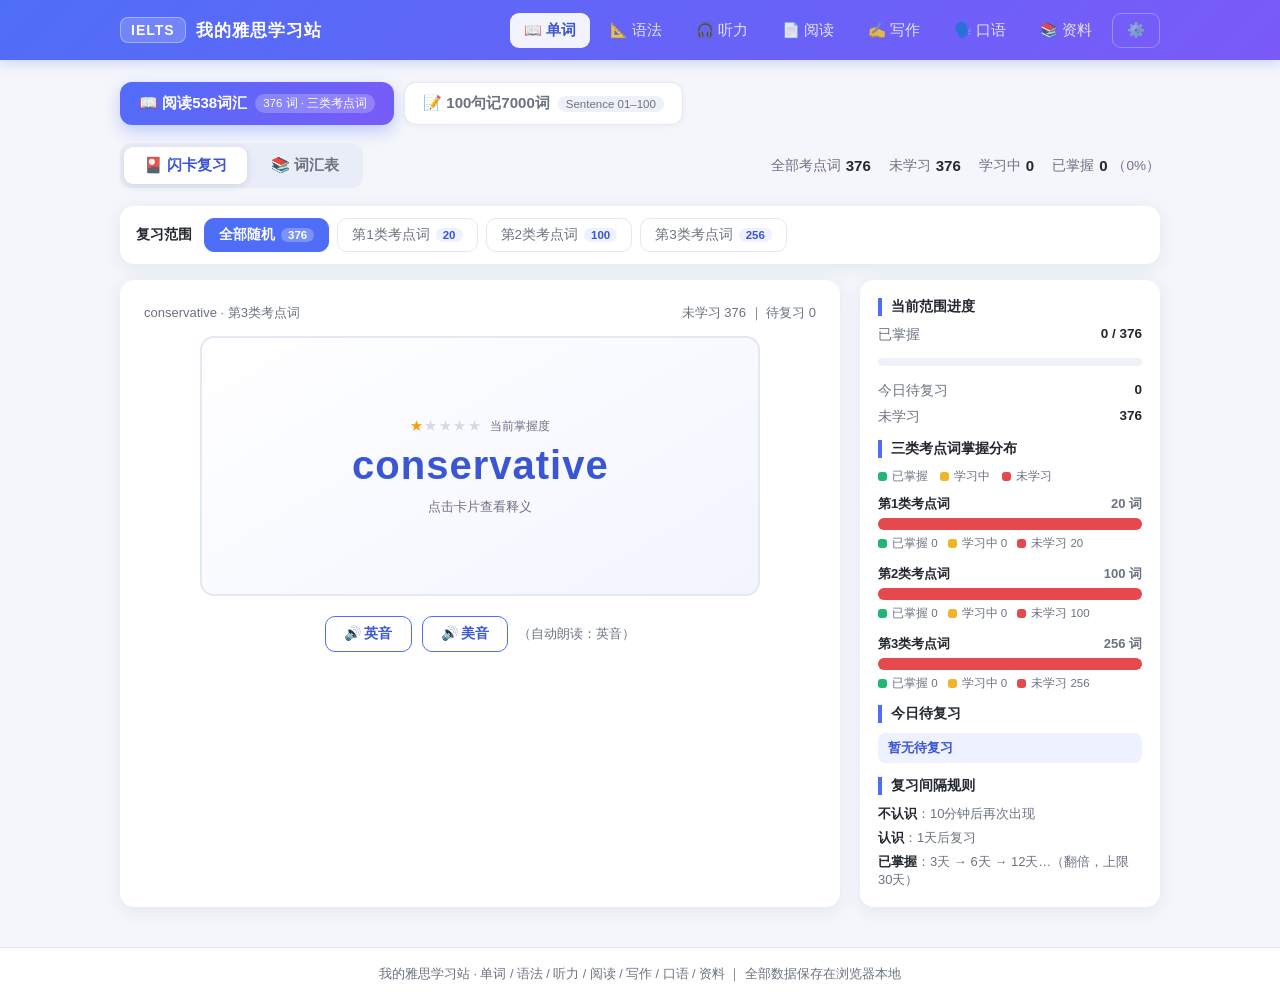
==== commit 42323caa: "feat: 在线版判定改为与域名无关，支持自定义域名 - 原先仅匹配 *.github.io，换成自定义域名后本地专属 PDF 会被误判为可点击（点了 404） - 改为按 file:// / loc" ====
--- a/index.html
+++ b/index.html
@@ -6,10 +6,19 @@
 <title>我的雅思学习站</title>
 <link rel="stylesheet" href="css/style.css">
 <script>
-/* 在线版（GitHub Pages）标记：
+/* 在线版标记（与域名无关，GitHub Pages / 自定义域名 / 其他静态托管都适用）：
    materials/pdf 下的商业教材 PDF 因版权原因未随仓库发布，
-   在 Pages 上把「仅本地可用」的资料置灰并给出提示。 */
-if (/\.github\.io$/i.test(location.hostname)) document.documentElement.classList.add('pages-online');
+   在线访问时把这 4 项置灰并给出说明；本地（file:// 或 localhost/内网）打开时不受影响。 */
+(function () {
+  var h = (location.hostname || '').toLowerCase();
+  var p = location.protocol;
+  var isLocal =
+    p === 'file:' ||
+    h === '' || h === 'localhost' || h === '127.0.0.1' || h === '[::1]' || h === '::1' ||
+    /^192\.168\./.test(h) || /^10\./.test(h) || /^172\.(1[6-9]|2\d|3[01])\./.test(h) ||
+    /\.local$/.test(h);
+  if (!isLocal) document.documentElement.classList.add('online-mode');
+})();
 </script>
 </head>
 <body>
@@ -269,7 +278,7 @@
 
       <div class="res-group">📄 已处理的 PDF 原文<span class="res-group-note">均已提取为站内可用的学习数据</span></div>
       <div class="local-only-hint">
-        ⚠️ 这 4 份 PDF 是商业教材的电子版/扫描件，因版权原因未随仓库发布：<b>在线版（GitHub Pages）不可访问</b>，
+        ⚠️ 这 4 份 PDF 是商业教材的电子版/扫描件，因版权原因未随仓库发布：<b>在线版（含自定义域名）不可访问</b>，
         本地打开本站时可正常查看。站点运行所需的全部数据都已提取并包含在仓库中，不影响任何学习功能。
       </div>
       <div class="res-list">
--- a/css/style.css
+++ b/css/style.css
@@ -359,7 +359,7 @@
 .res-name { display: block; font-weight: 700; font-size: 14.5px; margin-bottom: 3px; }
 .res-desc { display: block; color: var(--text-light); font-size: 12.5px; line-height: 1.6; }
 
-/* ============ 在线版（GitHub Pages）：本地专属资料降级提示 ============ */
+/* ============ 在线版（任意域名）：本地专属资料降级提示 ============ */
 .local-only-hint {
   display: none;
   font-size: 12.5px; line-height: 1.75; color: #8a5a00;
@@ -367,12 +367,12 @@
   padding: 10px 14px; margin-bottom: 10px;
 }
 .local-only-hint b { color: #a86400; }
-html.pages-online .local-only-hint { display: block; }
-html.pages-online .res-item.local-only {
+html.online-mode .local-only-hint { display: block; }
+html.online-mode .res-item.local-only {
   opacity: .5; cursor: not-allowed; background: #f7f8fb; border-style: dashed;
 }
-html.pages-online .res-item.local-only:hover { border-color: var(--border); background: #f7f8fb; transform: none; }
-html.pages-online .res-item.local-only .res-name::after {
+html.online-mode .res-item.local-only:hover { border-color: var(--border); background: #f7f8fb; transform: none; }
+html.online-mode .res-item.local-only .res-name::after {
   content: "（仅本地可用）"; font-size: 11.5px; font-weight: 500; color: var(--red); margin-left: 6px;
 }
 
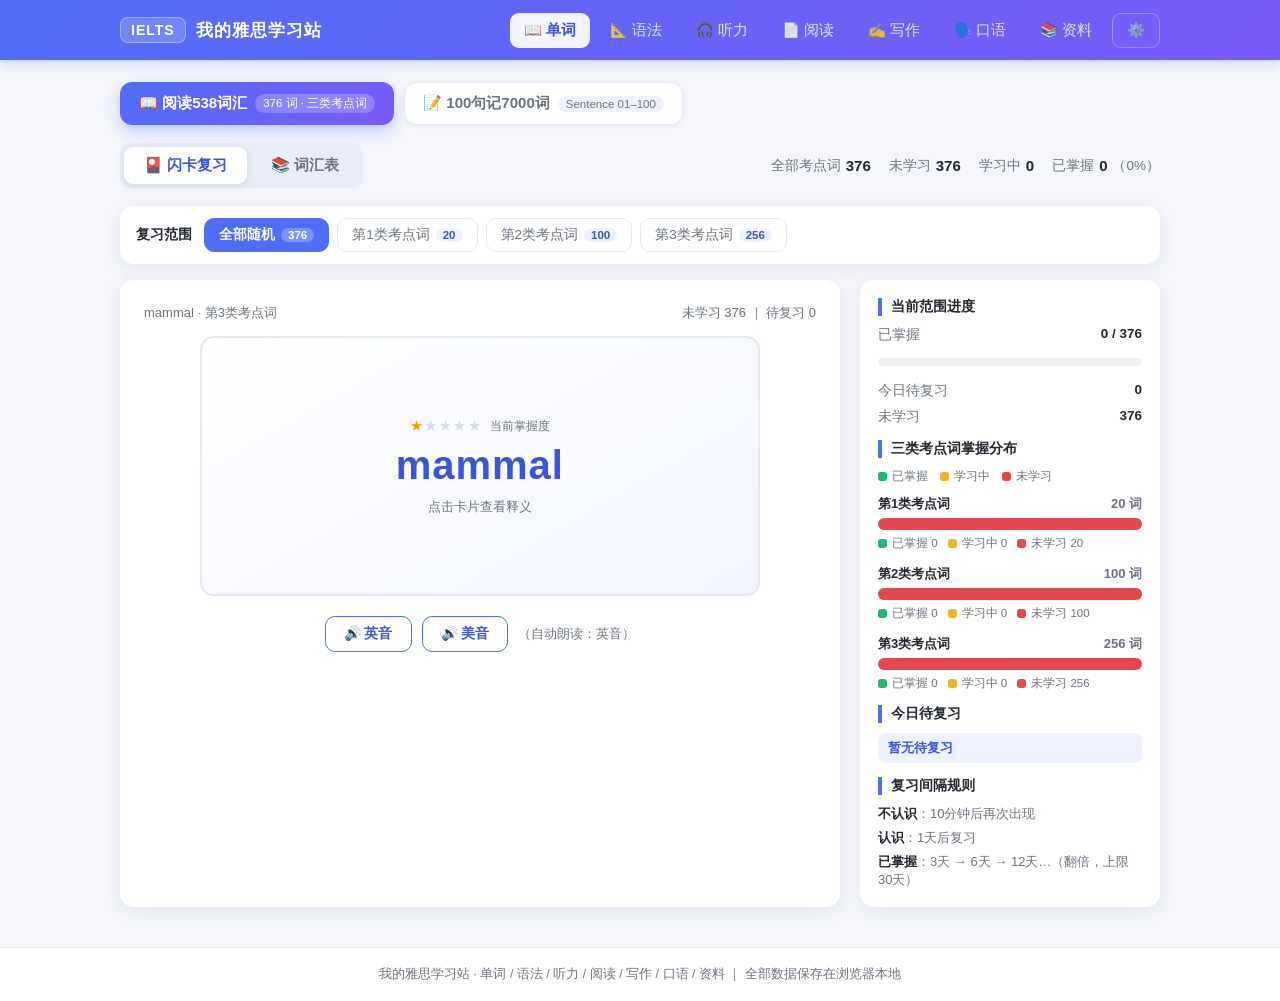
==== commit 192bdd4b: "﻿feat(听力): 新增 Chapter 4 词库（形容词/副词）并支持按章节选择 Test Paper 数据提取（沿用 Chapter 3 的处理方式） - 源文件：雅思王听力语料库_79-89." ====
--- a/index.html
+++ b/index.html
@@ -211,7 +211,7 @@
     <div class="embed-bar">
       <div class="embed-info">
         <b>雅思听力语料库 · 单词听写训练营</b>
-        <small>《雅思王听力语料库》Chapter 3 · Test Paper 1–9 · 共 1114 词（只听发音、键盘拼写、自动判分）</small>
+        <small>Chapter 3（通用词汇 Test Paper 1–9）＋ Chapter 4（形容词 TP1–3 + 副词 TP1）· 共 13 套试卷 / 1455 词（只听发音、键盘拼写、自动判分；可自选章节与试卷）</small>
       </div>
       <a class="embed-open" href="apps/tingxie/index.html" target="_blank" rel="noopener">↗ 全屏打开</a>
     </div>
@@ -287,8 +287,12 @@
           <span class="res-desc">→ 单词 / 阅读538词汇　｜　提取 376 词：第1类 20 + 第2类 100 + 第3类 256</span>
         </a>
         <a class="res-item local-only" href="materials/pdf/雅思王听力语料库-3.pdf" target="_blank" rel="noopener">
-          <span class="res-name">雅思王听力语料库 Chapter 3<span class="res-tag">9.9 MB</span></span>
+          <span class="res-name">雅思王听力语料库 Chapter 3（通用词汇）<span class="res-tag">9.9 MB</span></span>
           <span class="res-desc">→ 听力 / 单词听写　｜　31 页扫描版，OCR 提取 1114 词（Test Paper 1–9）</span>
+        </a>
+        <a class="res-item local-only" href="materials/pdf/雅思王听力语料库-4.pdf" target="_blank" rel="noopener">
+          <span class="res-name">雅思王听力语料库 Chapter 4（形容词 / 副词）<span class="res-tag">3.5 MB</span></span>
+          <span class="res-desc">→ 听力 / 单词听写　｜　11 页（页 79–89）扫描版，OCR 提取 341 词：形容词 TP1–3（329）+ 副词 TP1（12，不完整）</span>
         </a>
         <a class="res-item local-only" href="materials/pdf/100个句子记完7000个雅思单词001-010.pdf" target="_blank" rel="noopener">
           <span class="res-name">100个句子记完7000个雅思单词 · 第 1 册<span class="res-tag">4.1 MB</span></span>
